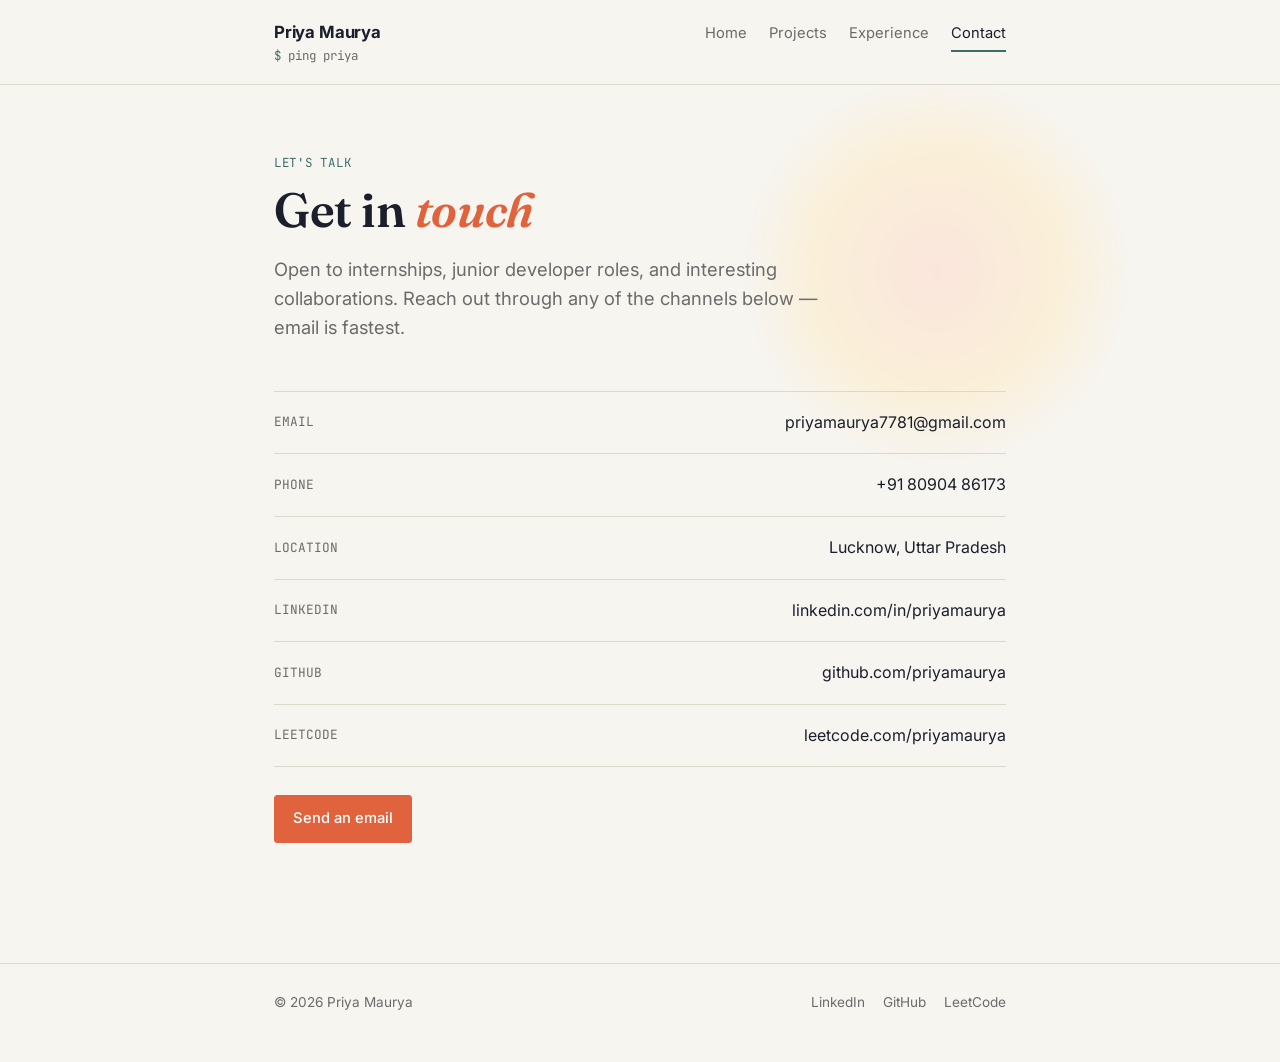
==== contact.html @ aa79df45 "Add files via upload" ====
<!DOCTYPE html>
<html lang="en">
<head>
<meta charset="UTF-8">
<meta name="viewport" content="width=device-width, initial-scale=1.0">
<title>Contact — Priya Maurya</title>
<link rel="preconnect" href="https://fonts.googleapis.com">
<link href="https://fonts.googleapis.com/css2?family=Inter:wght@400;500;600;700&family=Fraunces:ital,opsz,wght@0,9..144,500;0,9..144,600;1,9..144,500&family=JetBrains+Mono:wght@400;500;600&display=swap" rel="stylesheet">
<link rel="stylesheet" href="style.css">
</head>
<body>

<header class="site">
  <div class="header-inner">
    <div>
      <div class="brand">Priya Maurya</div>
      <div class="statusline"><span class="prompt">$</span> ping priya</div>
    </div>
    <nav class="site">
      <a href="index.html">Home</a>
      <a href="projects.html">Projects</a>
      <a href="experience.html">Experience</a>
      <a href="contact.html" class="active">Contact</a>
    </nav>
  </div>
</header>

<main>
  <div class="shell">

    <section class="hero">
      <p class="eyebrow">Let's talk</p>
      <h1>Get in <em>touch</em></h1>
      <p class="lede">Open to internships, junior developer roles, and interesting collaborations. Reach out through any of the channels below &mdash; email is fastest.</p>
    </section>

    <section>
      <div class="contact-grid">
        <div class="contact-row">
          <span class="label">EMAIL</span>
          <a class="value" href="mailto:priyamaurya7781@gmail.com">priyamaurya7781@gmail.com</a>
        </div>
        <div class="contact-row">
          <span class="label">PHONE</span>
          <a class="value" href="tel:+918090486173">+91 80904 86173</a>
        </div>
        <div class="contact-row">
          <span class="label">LOCATION</span>
          <span class="value">Lucknow, Uttar Pradesh</span>
        </div>
        <div class="contact-row">
          <span class="label">LINKEDIN</span>
          <a class="value" href="https://linkedin.com" target="_blank" rel="noopener">linkedin.com/in/priyamaurya</a>
        </div>
        <div class="contact-row">
          <span class="label">GITHUB</span>
          <a class="value" href="https://github.com" target="_blank" rel="noopener">github.com/priyamaurya</a>
        </div>
        <div class="contact-row">
          <span class="label">LEETCODE</span>
          <a class="value" href="https://leetcode.com" target="_blank" rel="noopener">leetcode.com/priyamaurya</a>
        </div>
      </div>

      <div class="btn-row">
        <a class="btn primary" href="mailto:priyamaurya7781@gmail.com">Send an email</a>
      </div>
    </section>

  </div>
</main>

<footer class="site">
  <div class="footer-inner">
    <span>&copy; 2026 Priya Maurya</span>
    <div class="footer-links">
      <a href="https://linkedin.com" target="_blank" rel="noopener">LinkedIn</a>
      <a href="https://github.com" target="_blank" rel="noopener">GitHub</a>
      <a href="https://leetcode.com" target="_blank" rel="noopener">LeetCode</a>
    </div>
  </div>
</footer>

</body>
</html>
---- style.css ----
/* ===== Tokens ===== */
:root {
  --ink: #1A1F2B;
  --bg: #F7F5F0;
  --bg-raised: #FFFFFF;
  --accent: #3D6E6A;
  --accent-soft: #E4ECEA;
  --coral: #E0633D;
  --coral-soft: #FBE6DD;
  --amber: #D69A2D;
  --amber-soft: #FAEFD8;
  --lavender: #6E5DA6;
  --lavender-soft: #EBE6F5;
  --gray: #6B6B6B;
  --rule: #DDD8CC;
  --max-w: 780px;
}

@font-face {
  font-family: 'sys-mono';
  src: local('JetBrains Mono');
}

* { box-sizing: border-box; }

html { scroll-behavior: smooth; }

body {
  margin: 0;
  background: var(--bg);
  color: var(--ink);
  font-family: 'Inter', -apple-system, BlinkMacSystemFont, 'Segoe UI', sans-serif;
  font-size: 17px;
  line-height: 1.6;
  -webkit-font-smoothing: antialiased;
}

.mono {
  font-family: 'JetBrains Mono', 'SFMono-Regular', Consolas, monospace;
}

.display {
  font-family: 'Fraunces', 'Georgia', serif;
}

a { color: inherit; text-decoration: none; }

img { max-width: 100%; display: block; }

/* ===== Layout shell ===== */
.shell {
  max-width: var(--max-w);
  margin: 0 auto;
  padding: 0 24px;
}

/* ===== Header / nav ===== */
header.site {
  border-bottom: 1px solid var(--rule);
  background: var(--bg);
  position: sticky;
  top: 0;
  z-index: 10;
}

.header-inner {
  max-width: var(--max-w);
  margin: 0 auto;
  padding: 18px 24px;
  display: flex;
  align-items: baseline;
  justify-content: space-between;
  gap: 16px;
  flex-wrap: wrap;
}

.brand {
  font-weight: 700;
  font-size: 1.05rem;
  letter-spacing: -0.01em;
}

.statusline {
  font-family: 'JetBrains Mono', monospace;
  font-size: 0.78rem;
  color: var(--gray);
}

.statusline .prompt { color: var(--accent); }

nav.site {
  display: flex;
  gap: 22px;
  font-size: 0.92rem;
}

nav.site a {
  color: var(--gray);
  padding: 4px 0;
  border-bottom: 2px solid transparent;
  transition: color 0.15s ease, border-color 0.15s ease;
}

nav.site a:hover,
nav.site a.active {
  color: var(--ink);
  border-bottom-color: var(--accent);
}

/* ===== Footer ===== */
footer.site {
  border-top: 1px solid var(--rule);
  margin-top: 80px;
}

.footer-inner {
  max-width: var(--max-w);
  margin: 0 auto;
  padding: 28px 24px 48px;
  display: flex;
  justify-content: space-between;
  align-items: center;
  flex-wrap: wrap;
  gap: 12px;
  font-size: 0.85rem;
  color: var(--gray);
}

.footer-links {
  display: flex;
  gap: 18px;
}

.footer-links a:hover { color: var(--accent); }

/* ===== Generic blocks ===== */
main {
  padding: 56px 0 40px;
}

.hero {
  position: relative;
  padding-top: 12px;
}

.hero::before {
  content: "";
  position: absolute;
  top: -60px;
  right: -120px;
  width: 380px;
  height: 380px;
  background: radial-gradient(circle, var(--coral-soft) 0%, var(--amber-soft) 45%, transparent 72%);
  filter: blur(2px);
  z-index: -1;
  pointer-events: none;
}

.eyebrow {
  font-family: 'JetBrains Mono', monospace;
  font-size: 0.78rem;
  letter-spacing: 0.06em;
  text-transform: uppercase;
  color: var(--accent);
  margin: 0 0 10px;
}

h1 {
  font-family: 'Fraunces', 'Georgia', serif;
  font-weight: 600;
  font-size: clamp(2.1rem, 5vw, 3rem);
  line-height: 1.12;
  letter-spacing: -0.01em;
  margin: 0 0 18px;
}

h1 em {
  font-style: italic;
  color: var(--coral);
}

h2 {
  font-family: 'Fraunces', 'Georgia', serif;
  font-weight: 600;
  font-size: 1.6rem;
  letter-spacing: -0.005em;
  margin: 0 0 4px;
}

h3 {
  font-size: 1.08rem;
  margin: 0 0 2px;
}

p { margin: 0 0 16px; color: var(--ink); }

.lede {
  font-size: 1.15rem;
  color: var(--gray);
  max-width: 560px;
}

.rule {
  border: none;
  border-top: 1px solid var(--rule);
  margin: 48px 0;
}

section + section { margin-top: 48px; }

/* ===== Buttons / links-as-CTA ===== */
.btn-row {
  display: flex;
  gap: 14px;
  flex-wrap: wrap;
  margin-top: 28px;
}

.btn {
  display: inline-flex;
  align-items: center;
  gap: 8px;
  padding: 11px 18px;
  border: 1px solid var(--ink);
  border-radius: 3px;
  font-size: 0.92rem;
  font-weight: 500;
  transition: background 0.15s ease, color 0.15s ease;
}

.btn.primary {
  background: var(--coral);
  color: #FFFFFF;
  border-color: var(--coral);
}

.btn.primary:hover { background: #C8502E; border-color: #C8502E; }

.btn.ghost {
  border-color: var(--rule);
  color: var(--ink);
}

.btn.ghost:hover { border-color: var(--accent); color: var(--accent); }

/* ===== Cards / list rows ===== */
.row {
  display: flex;
  justify-content: space-between;
  align-items: baseline;
  gap: 16px;
  padding: 22px 0;
  border-bottom: 1px solid var(--rule);
}

.row:first-of-type { border-top: 1px solid var(--rule); }

.row .meta {
  font-family: 'JetBrains Mono', monospace;
  font-size: 0.78rem;
  color: var(--gray);
  white-space: nowrap;
}

.tag-row {
  display: flex;
  gap: 8px;
  flex-wrap: wrap;
  margin: 10px 0 0;
}

.tag {
  font-family: 'JetBrains Mono', monospace;
  font-size: 0.74rem;
  background: var(--accent-soft);
  color: var(--accent);
  padding: 4px 9px;
  border-radius: 3px;
}

.tag.t-coral { background: var(--coral-soft); color: var(--coral); }
.tag.t-amber { background: var(--amber-soft); color: var(--amber); }
.tag.t-lavender { background: var(--lavender-soft); color: var(--lavender); }

.callout {
  background: var(--bg-raised);
  border: 1px solid var(--rule);
  border-radius: 8px;
  padding: 26px 28px;
  position: relative;
  overflow: hidden;
}

.callout::before {
  content: "";
  position: absolute;
  top: 0;
  left: 0;
  width: 5px;
  height: 100%;
  background: linear-gradient(180deg, var(--coral), var(--amber), var(--lavender));
}

.callout p:last-child { margin-bottom: 0; }

.project-block {
  padding: 28px 0 28px 18px;
  border-bottom: 1px solid var(--rule);
  border-left: 3px solid var(--proj-color, var(--accent));
}

.project-block:first-of-type { border-top: 1px solid var(--rule); }

.project-block.p-coral { --proj-color: var(--coral); }
.project-block.p-amber { --proj-color: var(--amber); }
.project-block.p-lavender { --proj-color: var(--lavender); }

.project-head {
  display: flex;
  justify-content: space-between;
  align-items: baseline;
  gap: 16px;
  flex-wrap: wrap;
}

.project-date {
  font-family: 'JetBrains Mono', monospace;
  font-size: 0.78rem;
  color: var(--gray);
  white-space: nowrap;
}

ul.bullets {
  margin: 12px 0 0;
  padding-left: 20px;
}

ul.bullets li {
  margin-bottom: 8px;
  color: var(--ink);
}

/* ===== Skills grid ===== */
.skills-grid {
  display: grid;
  grid-template-columns: repeat(2, 1fr);
  gap: 28px 32px;
  margin-top: 8px;
}

.skill-cat {
  border-left: 3px solid var(--cat-color, var(--accent));
  padding-left: 14px;
}

.skill-cat .label {
  font-family: 'JetBrains Mono', monospace;
  font-size: 0.78rem;
  text-transform: uppercase;
  letter-spacing: 0.04em;
  color: var(--cat-color, var(--gray));
  margin-bottom: 8px;
}

.skill-cat .items {
  color: var(--ink);
  font-size: 0.95rem;
}

.skill-cat.c-teal { --cat-color: var(--accent); }
.skill-cat.c-coral { --cat-color: var(--coral); }
.skill-cat.c-amber { --cat-color: var(--amber); }
.skill-cat.c-lavender { --cat-color: var(--lavender); }

/* ===== Stat strip ===== */
.stat-strip {
  display: flex;
  gap: 40px;
  flex-wrap: wrap;
  margin-top: 12px;
}

.stat .num {
  font-family: 'JetBrains Mono', monospace;
  font-size: 1.8rem;
  color: var(--stat-color, var(--accent));
  font-weight: 600;
}

.stat .label {
  font-size: 0.85rem;
  color: var(--gray);
  margin-top: 2px;
}

.stat.s-teal { --stat-color: var(--accent); }
.stat.s-coral { --stat-color: var(--coral); }
.stat.s-amber { --stat-color: var(--amber); }
.stat.s-lavender { --stat-color: var(--lavender); }

/* ===== Contact page ===== */
.contact-grid {
  display: grid;
  gap: 0;
  margin-top: 8px;
}

.contact-row {
  display: flex;
  justify-content: space-between;
  align-items: center;
  padding: 18px 0;
  border-bottom: 1px solid var(--rule);
}

.contact-row:first-of-type { border-top: 1px solid var(--rule); }

.contact-row .label {
  font-family: 'JetBrains Mono', monospace;
  font-size: 0.8rem;
  color: var(--gray);
}

.contact-row .value { font-size: 1rem; }

.contact-row a:hover { color: var(--accent); }

/* ===== Avatar badge ===== */
.badge {
  width: 64px;
  height: 64px;
  border-radius: 50%;
  background: linear-gradient(135deg, var(--coral), var(--amber));
  color: #FFFFFF;
  font-family: 'Fraunces', serif;
  font-size: 1.6rem;
  font-weight: 600;
  display: flex;
  align-items: center;
  justify-content: center;
  flex-shrink: 0;
}

/* ===== Responsive ===== */
@media (max-width: 600px) {
  .skills-grid { grid-template-columns: 1fr; }
  .header-inner { flex-direction: column; align-items: flex-start; gap: 8px; }
  nav.site { gap: 16px; font-size: 0.88rem; }
  .row, .project-head { flex-direction: column; align-items: flex-start; gap: 4px; }
  .callout { padding: 20px 20px 20px 24px; }
  .hero::before { width: 240px; height: 240px; top: -40px; right: -80px; }
}

/* ===== Reduced motion ===== */
@media (prefers-reduced-motion: reduce) {
  html { scroll-behavior: auto; }
  * { transition: none !important; }
}

/* ===== Focus visibility ===== */
a:focus-visible, button:focus-visible {
  outline: 2px solid var(--accent);
  outline-offset: 2px;
}
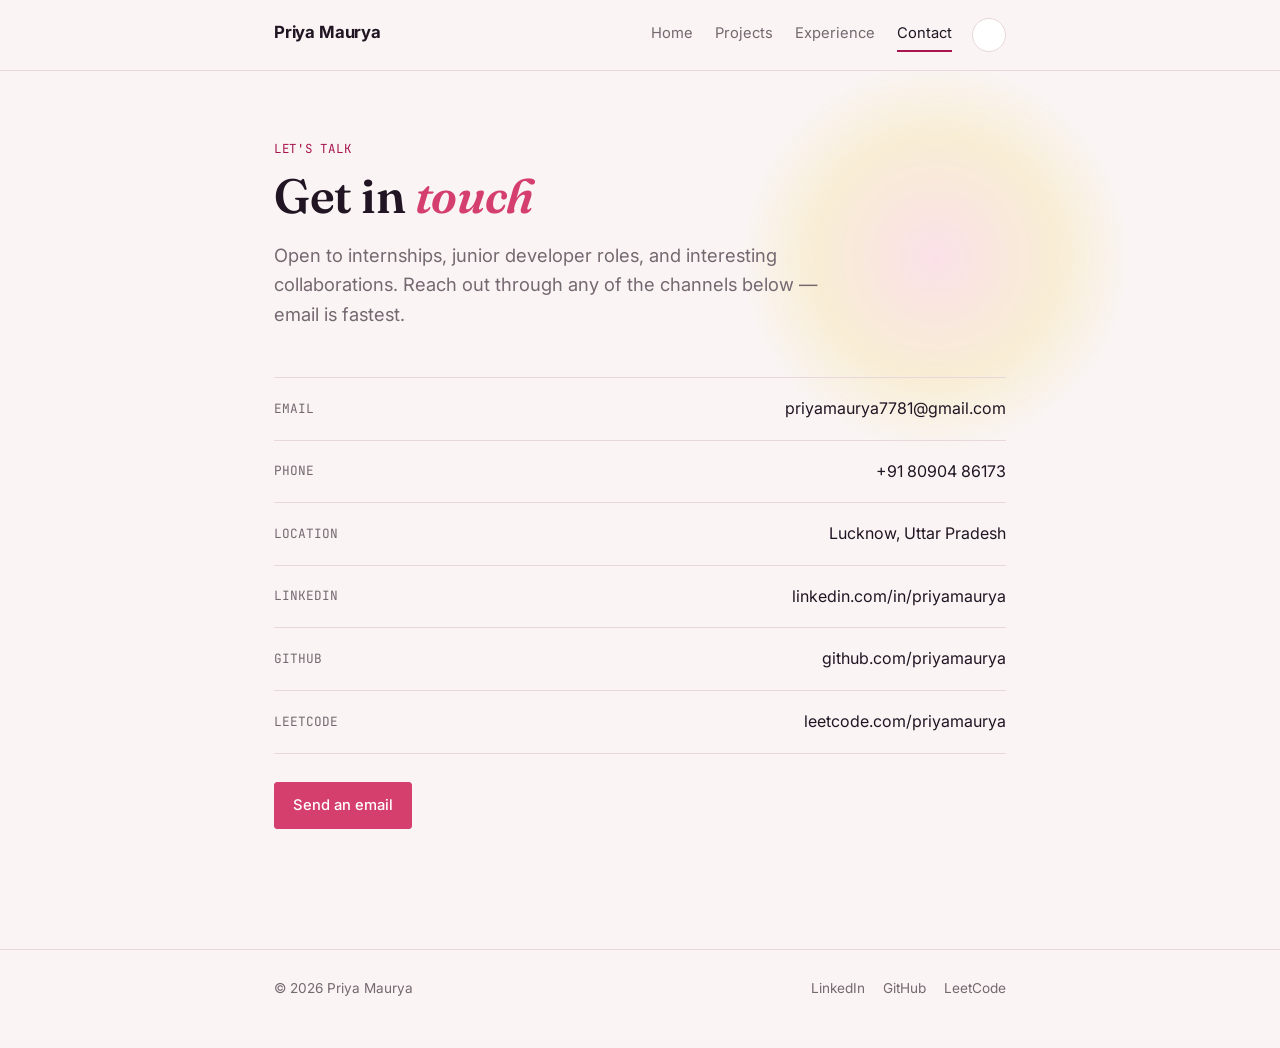
==== commit c98270e0: "Enhance contact page with theme toggle Added theme toggle functionality and improved footer structur" ====
--- a/contact.html
+++ b/contact.html
@@ -7,6 +7,16 @@
 <link rel="preconnect" href="https://fonts.googleapis.com">
 <link href="https://fonts.googleapis.com/css2?family=Inter:wght@400;500;600;700&family=Fraunces:ital,opsz,wght@0,9..144,500;0,9..144,600;1,9..144,500&family=JetBrains+Mono:wght@400;500;600&display=swap" rel="stylesheet">
 <link rel="stylesheet" href="style.css">
+<script>
+  (function () {
+    try {
+      var saved = localStorage.getItem('portfolio-theme');
+      var prefersDark = window.matchMedia && window.matchMedia('(prefers-color-scheme: dark)').matches;
+      var theme = saved || (prefersDark ? 'dark' : 'light');
+      if (theme === 'dark') document.documentElement.setAttribute('data-theme', 'dark');
+    } catch (e) {}
+  })();
+</script>
 </head>
 <body>
 
@@ -14,14 +24,17 @@
   <div class="header-inner">
     <div>
       <div class="brand">Priya Maurya</div>
-      <div class="statusline"><span class="prompt">$</span> ping priya</div>
+      <div class="statusline" data-typing="ping priya"></div>
     </div>
-    <nav class="site">
-      <a href="index.html">Home</a>
-      <a href="projects.html">Projects</a>
-      <a href="experience.html">Experience</a>
-      <a href="contact.html" class="active">Contact</a>
-    </nav>
+    <div class="nav-row">
+      <nav class="site">
+        <a href="index.html">Home</a>
+        <a href="projects.html">Projects</a>
+        <a href="experience.html">Experience</a>
+        <a href="contact.html" class="active">Contact</a>
+      </nav>
+      <button class="theme-toggle" aria-label="Switch to dark mode"></button>
+    </div>
   </div>
 </header>
 
@@ -38,11 +51,15 @@
       <div class="contact-grid">
         <div class="contact-row">
           <span class="label">EMAIL</span>
-          <a class="value" href="mailto:priyamaurya7781@gmail.com">priyamaurya7781@gmail.com</a>
+          <span style="display:flex; align-items:center;">
+            <a class="value" href="mailto:priyamaurya7781@gmail.com">priyamaurya7781@gmail.com</a>
+          </span>
         </div>
         <div class="contact-row">
           <span class="label">PHONE</span>
-          <a class="value" href="tel:+918090486173">+91 80904 86173</a>
+          <span style="display:flex; align-items:center;">
+            <a class="value" href="tel:+918090486173">+91 80904 86173</a>
+          </span>
         </div>
         <div class="contact-row">
           <span class="label">LOCATION</span>
@@ -73,6 +90,7 @@
 <footer class="site">
   <div class="footer-inner">
     <span>&copy; 2026 Priya Maurya</span>
+    <span class="footer-ticker" data-ticker></span>
     <div class="footer-links">
       <a href="https://linkedin.com" target="_blank" rel="noopener">LinkedIn</a>
       <a href="https://github.com" target="_blank" rel="noopener">GitHub</a>
@@ -81,5 +99,6 @@
   </div>
 </footer>
 
+<script src="script.js"></script>
 </body>
-</html>+</html>
--- a/style.css
+++ b/style.css
@@ -1,19 +1,34 @@
-/* ===== Tokens ===== */
 :root {
-  --ink: #1A1F2B;
-  --bg: #F7F5F0;
+  --ink: #211523;
+  --bg: #FAF5F4;
   --bg-raised: #FFFFFF;
-  --accent: #3D6E6A;
-  --accent-soft: #E4ECEA;
-  --coral: #E0633D;
-  --coral-soft: #FBE6DD;
-  --amber: #D69A2D;
-  --amber-soft: #FAEFD8;
-  --lavender: #6E5DA6;
-  --lavender-soft: #EBE6F5;
-  --gray: #6B6B6B;
-  --rule: #DDD8CC;
+  --accent: #A8154F;
+  --accent-soft: #F7DCE4;
+  --coral: #D43F6E;
+  --coral-soft: #FBE1E8;
+  --amber: #BF8A1F;
+  --amber-soft: #F8EDD4;
+  --lavender: #6B3F7A;
+  --lavender-soft: #EDE0F0;
+  --gray: #756871;
+  --rule: #E8D7DB;
   --max-w: 780px;
+}
+
+[data-theme="dark"] {
+  --ink: #F3E9EE;
+  --bg: #1C1218;
+  --bg-raised: #271A22;
+  --accent: #E8487C;
+  --accent-soft: #3A1F2B;
+  --coral: #F0698F;
+  --coral-soft: #3D2230;
+  --amber: #E0B454;
+  --amber-soft: #3A2D17;
+  --lavender: #A876BD;
+  --lavender-soft: #312038;
+  --gray: #B09AA8;
+  --rule: #3A2832;
 }
 
 @font-face {
@@ -33,6 +48,7 @@
   font-size: 17px;
   line-height: 1.6;
   -webkit-font-smoothing: antialiased;
+  transition: background 0.25s ease, color 0.25s ease;
 }
 
 .mono {
@@ -47,14 +63,12 @@
 
 img { max-width: 100%; display: block; }
 
-/* ===== Layout shell ===== */
 .shell {
   max-width: var(--max-w);
   margin: 0 auto;
   padding: 0 24px;
 }
 
-/* ===== Header / nav ===== */
 header.site {
   border-bottom: 1px solid var(--rule);
   background: var(--bg);
@@ -88,6 +102,19 @@
 
 .statusline .prompt { color: var(--accent); }
 
+.type-cursor {
+  display: inline-block;
+  width: 2px;
+  background: var(--accent);
+  margin-left: 1px;
+  animation: blink 1s step-end infinite;
+}
+
+@keyframes blink {
+  0%, 50% { opacity: 1; }
+  50.01%, 100% { opacity: 0; }
+}
+
 nav.site {
   display: flex;
   gap: 22px;
@@ -107,7 +134,31 @@
   border-bottom-color: var(--accent);
 }
 
-/* ===== Footer ===== */
+.theme-toggle {
+  width: 34px;
+  height: 34px;
+  border: 1px solid var(--rule);
+  border-radius: 50%;
+  background: var(--bg-raised);
+  color: var(--ink);
+  display: flex;
+  align-items: center;
+  justify-content: center;
+  cursor: pointer;
+  flex-shrink: 0;
+  transition: border-color 0.15s ease, transform 0.15s ease;
+}
+
+.theme-toggle:hover { border-color: var(--accent); transform: scale(1.06); }
+
+.theme-toggle svg { width: 16px; height: 16px; }
+
+.nav-row {
+  display: flex;
+  align-items: center;
+  gap: 20px;
+}
+
 footer.site {
   border-top: 1px solid var(--rule);
   margin-top: 80px;
@@ -133,7 +184,31 @@
 
 .footer-links a:hover { color: var(--accent); }
 
-/* ===== Generic blocks ===== */
+.footer-ticker {
+  font-family: 'JetBrains Mono', monospace;
+  font-size: 0.78rem;
+  color: var(--gray);
+}
+
+.footer-ticker .dot {
+  display: inline-block;
+  width: 6px;
+  height: 6px;
+  border-radius: 50%;
+  background: var(--accent);
+  margin-right: 7px;
+  animation: pulse 1.8s ease-in-out infinite;
+}
+
+@keyframes pulse {
+  0%, 100% { opacity: 1; }
+  50% { opacity: 0.35; }
+}
+
+@media (prefers-reduced-motion: reduce) {
+  .footer-ticker .dot { animation: none; }
+}
+
 main {
   padding: 56px 0 40px;
 }
@@ -208,7 +283,21 @@
 
 section + section { margin-top: 48px; }
 
-/* ===== Buttons / links-as-CTA ===== */
+.reveal {
+  opacity: 0;
+  transform: translateY(18px);
+  transition: opacity 0.6s ease, transform 0.6s ease;
+}
+
+.reveal.is-visible {
+  opacity: 1;
+  transform: translateY(0);
+}
+
+@media (prefers-reduced-motion: reduce) {
+  .reveal { opacity: 1; transform: none; transition: none; }
+}
+
 .btn-row {
   display: flex;
   gap: 14px;
@@ -234,7 +323,7 @@
   border-color: var(--coral);
 }
 
-.btn.primary:hover { background: #C8502E; border-color: #C8502E; }
+.btn.primary:hover { background: #8A1140; border-color: #8A1140; }
 
 .btn.ghost {
   border-color: var(--rule);
@@ -243,7 +332,6 @@
 
 .btn.ghost:hover { border-color: var(--accent); color: var(--accent); }
 
-/* ===== Cards / list rows ===== */
 .row {
   display: flex;
   justify-content: space-between;
@@ -339,8 +427,6 @@
   margin-bottom: 8px;
   color: var(--ink);
 }
-
-/* ===== Skills grid ===== */
 .skills-grid {
   display: grid;
   grid-template-columns: repeat(2, 1fr);
@@ -372,7 +458,6 @@
 .skill-cat.c-amber { --cat-color: var(--amber); }
 .skill-cat.c-lavender { --cat-color: var(--lavender); }
 
-/* ===== Stat strip ===== */
 .stat-strip {
   display: flex;
   gap: 40px;
@@ -398,7 +483,6 @@
 .stat.s-amber { --stat-color: var(--amber); }
 .stat.s-lavender { --stat-color: var(--lavender); }
 
-/* ===== Contact page ===== */
 .contact-grid {
   display: grid;
   gap: 0;
@@ -425,7 +509,42 @@
 
 .contact-row a:hover { color: var(--accent); }
 
-/* ===== Avatar badge ===== */
+.copy-btn {
+  border: 1px solid var(--rule);
+  background: var(--bg-raised);
+  color: var(--gray);
+  font-family: 'JetBrains Mono', monospace;
+  font-size: 0.7rem;
+  padding: 4px 9px;
+  border-radius: 3px;
+  cursor: pointer;
+  margin-left: 10px;
+  transition: border-color 0.15s ease, color 0.15s ease;
+}
+
+.copy-btn:hover { border-color: var(--accent); color: var(--accent); }
+
+.toast {
+  position: fixed;
+  bottom: 28px;
+  left: 50%;
+  transform: translate(-50%, 12px);
+  background: var(--ink);
+  color: var(--bg);
+  font-size: 0.88rem;
+  padding: 10px 18px;
+  border-radius: 6px;
+  opacity: 0;
+  pointer-events: none;
+  transition: opacity 0.2s ease, transform 0.2s ease;
+  z-index: 50;
+}
+
+.toast.is-shown {
+  opacity: 1;
+  transform: translate(-50%, 0);
+}
+
 .badge {
   width: 64px;
   height: 64px;
@@ -441,7 +560,6 @@
   flex-shrink: 0;
 }
 
-/* ===== Responsive ===== */
 @media (max-width: 600px) {
   .skills-grid { grid-template-columns: 1fr; }
   .header-inner { flex-direction: column; align-items: flex-start; gap: 8px; }
@@ -451,14 +569,12 @@
   .hero::before { width: 240px; height: 240px; top: -40px; right: -80px; }
 }
 
-/* ===== Reduced motion ===== */
 @media (prefers-reduced-motion: reduce) {
   html { scroll-behavior: auto; }
   * { transition: none !important; }
 }
 
-/* ===== Focus visibility ===== */
 a:focus-visible, button:focus-visible {
   outline: 2px solid var(--accent);
   outline-offset: 2px;
-}+}
